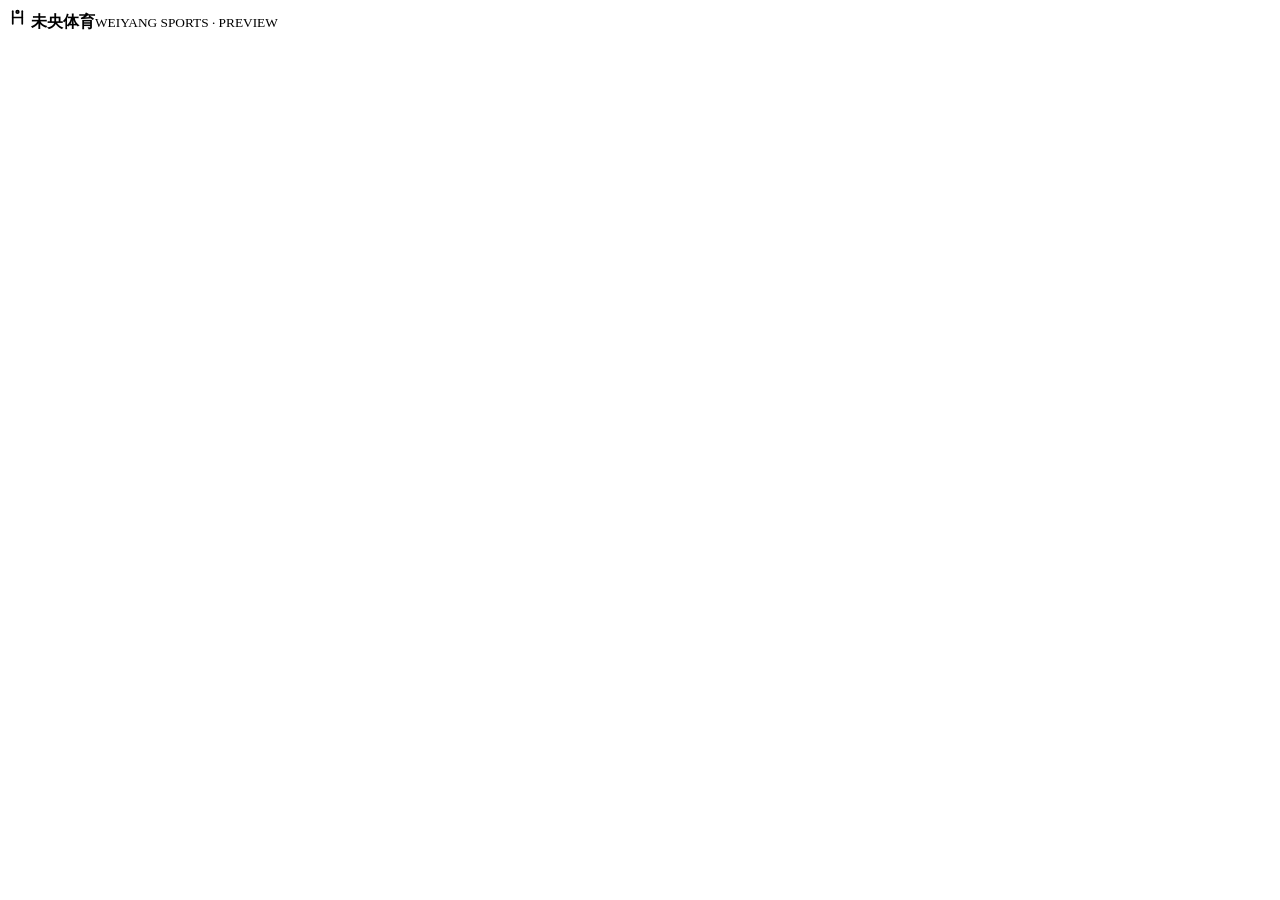
==== preview/index.html @ 79ac83ac "v0.3-preview: student-feedback revision (index.html)" ====
<!doctype html>
<html lang="zh-CN">
<head>
<meta charset="utf-8">
<meta name="viewport" content="width=device-width,initial-scale=1,viewport-fit=cover">
<meta name="theme-color" content="#660874">
<title>未央体育 · 调整版预览 V0.3</title>
<link rel="stylesheet" href="css/app.css">
</head>
<body>
<div class="app-shell" id="app">
  <header class="app-top">
    <div class="brand">
      <span class="brand-logo" aria-hidden="true">
        <svg width="19" height="19" viewBox="0 0 24 24" fill="none" stroke="currentColor" stroke-width="2.2" stroke-linecap="round" stroke-linejoin="round"><path d="M6 4v16"/><path d="M18 4v16"/><path d="M6 12h12"/><circle cx="12" cy="5" r="1.6"/></svg>
      </span>
      <span><b>未央体育</b><small>WEIYANG SPORTS · PREVIEW</small></span>
    </div>
    <span class="week-chip" id="weekChip"></span>
  </header>
  <main id="pages"></main>
  <nav class="tabbar" id="tabbar" aria-label="主导航"></nav>
  <div id="sheetLayer" aria-live="polite"></div>
</div>
<div id="toast" hidden></div>
<script src="js/data.js"></script>
<script src="js/app.js"></script>
</body>
</html>
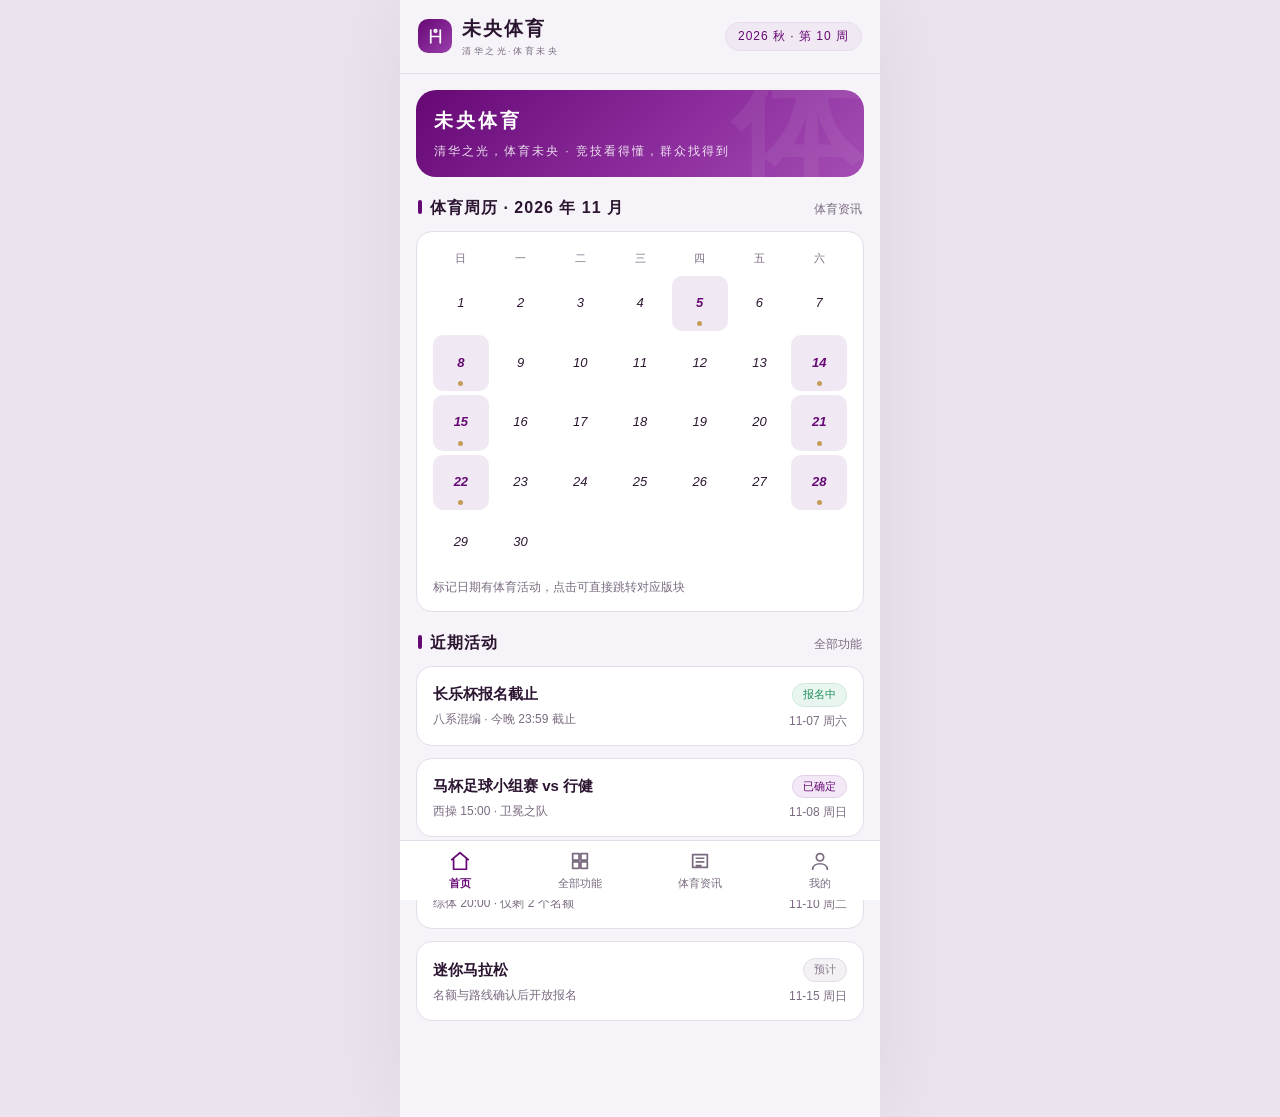
==== commit aba0ab1a: "v0.4-preview: student-feedback revision (index.html)" ====
--- a/preview/index.html
+++ b/preview/index.html
@@ -4,7 +4,7 @@
 <meta charset="utf-8">
 <meta name="viewport" content="width=device-width,initial-scale=1,viewport-fit=cover">
 <meta name="theme-color" content="#660874">
-<title>未央体育 · 调整版预览 V0.3</title>
+<title>未央体育 · 调整版预览 V0.4</title>
 <link rel="stylesheet" href="css/app.css">
 </head>
 <body>
@@ -14,7 +14,7 @@
       <span class="brand-logo" aria-hidden="true">
         <svg width="19" height="19" viewBox="0 0 24 24" fill="none" stroke="currentColor" stroke-width="2.2" stroke-linecap="round" stroke-linejoin="round"><path d="M6 4v16"/><path d="M18 4v16"/><path d="M6 12h12"/><circle cx="12" cy="5" r="1.6"/></svg>
       </span>
-      <span><b>未央体育</b><small>WEIYANG SPORTS · PREVIEW</small></span>
+      <span><b>未央体育</b><small>清华之光·体育未央</small></span>
     </div>
     <span class="week-chip" id="weekChip"></span>
   </header>
--- a/preview/css/app.css
+++ b/preview/css/app.css
@@ -0,0 +1,175 @@
+/* 未央体育 · 主题与组件样式
+   令牌体系沿用天境祁连 globals.css 的约定：CSS 变量 + 1rem 圆角 + 卡片化布局。 */
+:root{
+  --background:#f7f4f9; --foreground:#2b1531; --primary:#660874; --primary-foreground:#fff;
+  --muted:#f0e8f3; --muted-foreground:#7a6b80; --border:#e6dcea; --ring:#660874;
+  --radius:1rem; --gold:#c59b58; --green:#1e8e5a; --blue:#3a6fd8; --red:#c34a4a;
+  --font-sans:-apple-system,BlinkMacSystemFont,'PingFang SC','Microsoft YaHei',sans-serif;
+}
+*{box-sizing:border-box}
+html{scroll-behavior:smooth}
+body{margin:0;background:#ebe4ee;color:var(--foreground);font-family:var(--font-sans);font-size:15px;line-height:1.6;-webkit-font-smoothing:antialiased}
+button,input,select,textarea{font:inherit}
+button{cursor:pointer;color:inherit;border:0;background:none;padding:0}
+button:disabled{cursor:default;opacity:.5}
+button:focus-visible,a:focus-visible,input:focus-visible{outline:3px solid var(--gold);outline-offset:3px;border-radius:6px}
+h1,h2,h3,p,ul{margin:0}
+ul{padding:0;list-style:none}
+img,svg{display:block}
+a{color:inherit;text-decoration:none}
+
+/* ── 外壳：桌面端居中呈现手机宽度 ── */
+.app-shell{max-width:480px;min-height:100dvh;margin:auto;background:var(--background);box-shadow:0 0 80px #2b153112;display:flex;flex-direction:column;position:relative}
+.app-top{position:sticky;top:0;z-index:20;display:flex;align-items:center;justify-content:space-between;padding:14px 18px;background:rgba(247,244,249,.92);backdrop-filter:blur(10px);border-bottom:1px solid var(--border)}
+.brand{display:flex;align-items:center;gap:10px}
+.brand-logo{width:34px;height:34px;border-radius:10px;background:linear-gradient(135deg,var(--primary),#9b3fae);display:grid;place-items:center;color:#fff}
+.brand b{font-size:19px;font-weight:700;letter-spacing:2px}
+.brand small{display:block;font-size:9px;letter-spacing:2.5px;color:var(--muted-foreground)}
+.week-chip{font-size:12px;color:var(--primary);background:var(--muted);border:1px solid var(--border);border-radius:999px;padding:4px 12px;letter-spacing:1px}
+
+main{flex:1;padding:16px 16px 84px}
+.page{display:none;animation:fade .25s ease}
+.page.active{display:block}
+@keyframes fade{from{opacity:0;transform:translateY(6px)}to{opacity:1;transform:none}}
+.sec-title{display:flex;align-items:baseline;justify-content:space-between;margin:18px 2px 10px}
+.sec-title h2{font-size:16px;letter-spacing:1px}
+.sec-title h2::before{content:'';display:inline-block;width:4px;height:14px;border-radius:2px;background:var(--primary);margin-right:8px;vertical-align:-1px}
+.sec-title a,.sec-title button{font-size:12px;color:var(--muted-foreground)}
+
+/* ── 卡片 ── */
+.card{background:#fff;border:1px solid var(--border);border-radius:var(--radius);padding:14px 16px;margin-bottom:12px;transition:box-shadow .2s}
+.card:active{box-shadow:0 2px 12px #66087414}
+.card-row{display:flex;align-items:center;justify-content:space-between;gap:10px}
+.card h3{font-size:15px}
+.card .sub{font-size:12px;color:var(--muted-foreground)}
+
+/* ── 标签 ── */
+.pill{display:inline-flex;align-items:center;gap:4px;font-size:11px;padding:2px 10px;border-radius:999px;border:1px solid transparent;white-space:nowrap}
+.pill-confirmed{color:var(--primary);background:#f3e8f6;border-color:#e2cfea}
+.pill-planned{color:#8a7c8e;background:#f4f1f5;border-color:#e4ddea}
+.pill-open{color:var(--green);background:#e8f6ef;border-color:#cdeadc}
+.pill-doing{color:var(--blue);background:#e9f0fc;border-color:#d3e0f7}
+.pill-done{color:var(--muted-foreground);background:#f4f1f5;border-color:#e4ddea}
+.pill-gold{color:#9a7424;background:#faf3e6;border-color:#ecd9b4}
+
+/* ── 首页 ── */
+.hero{background:linear-gradient(135deg,var(--primary) 0%,#8d2f9e 60%,#a44db3 100%);color:#fff;border-radius:calc(var(--radius) + 4px);padding:20px 18px;margin-bottom:6px;position:relative;overflow:hidden}
+.hero::after{content:'体';position:absolute;right:2px;top:-30px;font-size:130px;font-weight:800;color:#ffffff10;line-height:1}
+.hero h1{font-size:22px;letter-spacing:3px}
+.hero .slogan{font-size:12px;letter-spacing:2px;opacity:.85;margin-top:6px}
+.hero .meta{display:flex;gap:8px;margin-top:14px;font-size:11px}
+.hero .meta span{background:#ffffff22;border:1px solid #ffffff30;border-radius:999px;padding:3px 10px}
+.entry-grid{display:grid;grid-template-columns:repeat(4,1fr);gap:10px;margin:14px 0 2px}
+.entry{display:flex;flex-direction:column;align-items:center;gap:7px;padding:12px 4px;background:#fff;border:1px solid var(--border);border-radius:var(--radius);font-size:12px;transition:transform .15s}
+.entry:active{transform:scale(.95)}
+.entry .ico{width:36px;height:36px;border-radius:11px;display:grid;place-items:center;color:#fff}
+.weekly li{display:flex;gap:9px;padding:8px 0;border-bottom:1px dashed var(--border);font-size:13px;align-items:flex-start}
+.weekly li:last-child{border:0;padding-bottom:0}
+.weekly .dot{width:7px;height:7px;border-radius:50%;background:var(--gold);margin-top:8px;flex:none}
+
+/* ── 列表与筛选 ── */
+.chips{display:flex;gap:8px;overflow-x:auto;padding:2px 2px 12px;scrollbar-width:none}
+.chips::-webkit-scrollbar{display:none}
+.chip{flex:none;font-size:13px;color:var(--muted-foreground);background:#fff;border:1px solid var(--border);border-radius:999px;padding:6px 16px}
+.chip.on{color:#fff;background:var(--primary);border-color:var(--primary)}
+.team-badge{display:inline-block;font-size:11px;border-radius:6px;padding:2px 8px}
+.tf{background:#e8f6ef;color:var(--green);border:1px solid #cdeadc}
+.tn{background:#fdf1f1;color:var(--red);border:1px solid #f0d5d5}
+.honor{font-size:12px;color:#9a7424}
+.progress{height:7px;border-radius:99px;background:var(--muted);overflow:hidden;margin:8px 0 4px}
+.progress i{display:block;height:100%;border-radius:99px;background:linear-gradient(90deg,var(--primary),#a44db3)}
+.progress-note{font-size:11px;color:var(--muted-foreground);display:flex;justify-content:space-between}
+
+/* ── 按钮 ── */
+.btn{display:inline-flex;align-items:center;justify-content:center;gap:6px;font-size:14px;border-radius:12px;padding:9px 18px;background:var(--primary);color:#fff;transition:opacity .15s}
+.btn:active{opacity:.82}
+.btn.ghost{background:#fff;color:var(--primary);border:1px solid #d8c3e0}
+.btn.block{width:100%;padding:12px}
+.btn.sm{font-size:12px;padding:6px 14px;border-radius:10px}
+
+/* ── 底部 TabBar ── */
+.tabbar{position:fixed;bottom:0;left:50%;transform:translateX(-50%);width:100%;max-width:480px;display:flex;background:#fff;border-top:1px solid var(--border);z-index:30;padding-bottom:env(safe-area-inset-bottom)}
+.tab{flex:1;display:flex;flex-direction:column;align-items:center;gap:3px;padding:9px 0 7px;font-size:11px;color:var(--muted-foreground)}
+.tab.on{color:var(--primary);font-weight:600}
+
+/* ── 详情浮层（对应小程序半屏页） ── */
+.sheet-mask{position:fixed;inset:0;background:#2b153155;z-index:40;animation:fade .2s}
+.sheet{position:fixed;left:50%;transform:translateX(-50%);bottom:0;width:100%;max-width:480px;max-height:82dvh;overflow:auto;background:#fff;border-radius:20px 20px 0 0;z-index:41;animation:up .28s cubic-bezier(.2,.8,.2,1);padding:8px 18px 26px}
+.sheet::before{content:'';display:block;width:38px;height:4px;border-radius:99px;background:var(--border);margin:6px auto 14px}
+@keyframes up{from{transform:translate(-50%,40px);opacity:.4}to{transform:translate(-50%,0);opacity:1}}
+.sheet h2{font-size:18px;margin:2px 0 4px}
+.sheet .kv{display:flex;gap:10px;font-size:13px;padding:7px 0;border-bottom:1px dashed var(--border)}
+.sheet .kv b{flex:none;color:var(--muted-foreground);font-weight:400;width:5.5em}
+.steps{display:flex;flex-wrap:wrap;gap:8px;margin:10px 0}
+.step{font-size:12px;border-radius:8px;padding:5px 12px;border:1px solid var(--border);color:var(--muted-foreground)}
+.step.done{background:#f4f1f5;color:var(--muted-foreground)}
+.step.doing{background:var(--primary);border-color:var(--primary);color:#fff}
+.step.todo{background:#fff;border-style:dashed;color:var(--foreground)}
+
+/* ── 表单 ── */
+.field{margin:12px 0}
+.field label{display:block;font-size:12px;color:var(--muted-foreground);margin-bottom:6px}
+.field input,.field select,.field textarea{width:100%;border:1px solid var(--border);border-radius:12px;padding:11px 13px;background:#fff}
+.field input:focus,.field textarea:focus{border-color:var(--primary);outline:none}
+
+/* ── 时间线（班团/后台节点） ── */
+.tl{position:relative;padding-left:20px}
+.tl::before{content:'';position:absolute;left:6px;top:6px;bottom:6px;width:2px;background:var(--border)}
+.tl li{position:relative;padding:7px 0 7px 8px;font-size:13px}
+.tl li::before{content:'';position:absolute;left:-18px;top:13px;width:9px;height:9px;border-radius:50%;background:#fff;border:2px solid var(--border)}
+.tl li.ok::before{background:var(--green);border-color:var(--green)}
+.tl li.now::before{background:var(--primary);border-color:var(--primary)}
+
+/* ── Toast ── */
+#toast{position:fixed;left:50%;bottom:110px;transform:translateX(-50%);background:#2b1531e6;color:#fff;font-size:13px;border-radius:999px;padding:9px 20px;z-index:60;animation:fade .2s;max-width:86%;text-align:center}
+
+@media (max-width:520px){body{background:var(--background)}.app-shell{box-shadow:none}}
+
+/* ══════════ V0.3-preview 新增组件 ══════════ */
+.hero.small{padding:16px 18px}
+.hero.small h1{font-size:19px}
+/* 月历 */
+.cal-grid{display:grid;grid-template-columns:repeat(7,1fr);gap:4px;text-align:center}
+.cal-wd{font-size:11px;color:var(--muted-foreground);padding:4px 0}
+.cal-day{aspect-ratio:1;display:grid;place-items:center;font-size:13px;border-radius:10px;position:relative;color:var(--foreground)}
+.cal-day.has{background:var(--muted);color:var(--primary);font-weight:700}
+.cal-day.has b{position:absolute;bottom:5px;width:5px;height:5px;border-radius:50%;background:var(--gold)}
+.cal-day.today{outline:2px solid var(--primary);outline-offset:-2px}
+.cal-day.has.today{background:var(--primary);color:#fff}
+.cal-day.has.today b{background:#fff}
+/* 分段器 */
+.seg{display:flex;background:#fff;border:1px solid var(--border);border-radius:12px;padding:4px;margin-bottom:14px}
+.seg-btn{flex:1;font-size:13px;color:var(--muted-foreground);border-radius:9px;padding:7px 0}
+.seg-btn.on{background:var(--primary);color:#fff;font-weight:600}
+/* 星级 */
+.stars{color:#c59b58;letter-spacing:2px;font-size:13px}
+/* 周报金点 */
+.weekly .dot.gold{background:var(--primary)}
+/* 难度分级表 */
+.lv-table{border:1px solid var(--border);border-radius:12px;overflow:hidden}
+.lv-row{display:flex;gap:10px;align-items:center;padding:8px 12px;font-size:12.5px;border-bottom:1px dashed var(--border)}
+.lv-row:last-child{border:0}
+.lv-row.rec{background:#faf3e6;font-weight:600}
+.lv-tag{flex:none;width:64px;color:var(--primary);font-weight:700}
+/* 发布约球大按钮 */
+.big-pub{padding:14px;font-size:15px;font-weight:600;background:linear-gradient(135deg,var(--primary),#8d2f9e);box-shadow:0 4px 14px #66087433}
+/* 搜索框 */
+.search-input{flex:1;border:1px solid var(--border);border-radius:12px;padding:10px 13px;background:#fff;font-size:13px}
+.search-input:focus{border-color:var(--primary);outline:none}
+/* 排行榜 */
+.rank-row b{font-weight:600}
+.rank-row.me{background:#f7f0fa;border-color:#e2cfea}
+.rank-no{width:26px;height:26px;border-radius:50%;background:var(--muted);color:var(--muted-foreground);display:grid;place-items:center;font-size:12px;font-weight:700}
+.rank-no.top{background:var(--gold);color:#fff}
+/* 审核流程步进器 */
+.stepper{list-style:none;margin:0;padding:0}
+.stepper li{display:flex;gap:12px;align-items:flex-start;padding:0 0 18px 0;position:relative}
+.stepper li::before{content:'';position:absolute;left:11px;top:24px;bottom:2px;width:2px;background:var(--border)}
+.stepper li:last-child::before{display:none}
+.stepper li:last-child{padding-bottom:2px}
+.sp-dot{flex:none;width:24px;height:24px;border-radius:50%;border:2px solid var(--border);background:#fff;margin-top:1px}
+.stepper li.ok .sp-dot{background:var(--green);border-color:var(--green)}
+.stepper li.now .sp-dot{background:var(--primary);border-color:var(--primary);box-shadow:0 0 0 4px #66087422}
+.stepper li>div{flex:1}
+.stepper b{font-size:13.5px}
+.stepper .pill{flex:none}
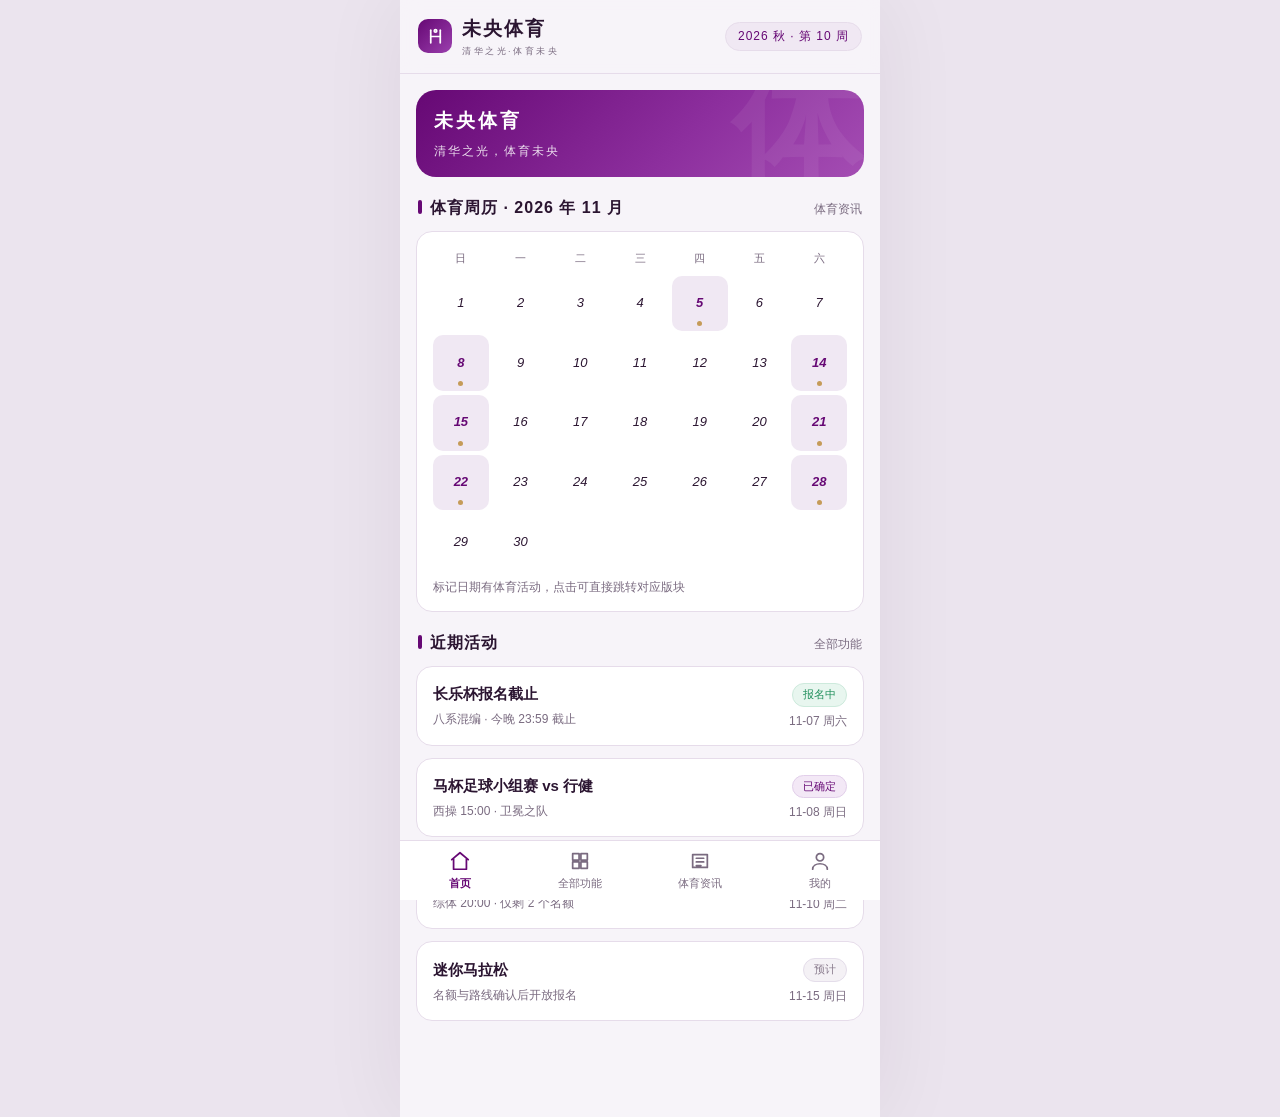
==== commit be7f2752: "v0.5-preview: real data + swipeable calendar (index.html)" ====
--- a/preview/index.html
+++ b/preview/index.html
@@ -4,7 +4,7 @@
 <meta charset="utf-8">
 <meta name="viewport" content="width=device-width,initial-scale=1,viewport-fit=cover">
 <meta name="theme-color" content="#660874">
-<title>未央体育 · 调整版预览 V0.4</title>
+<title>未央体育 · 调整版预览 V0.5</title>
 <link rel="stylesheet" href="css/app.css">
 </head>
 <body>
--- a/preview/css/app.css
+++ b/preview/css/app.css
@@ -25,7 +25,7 @@
 .brand-logo{width:34px;height:34px;border-radius:10px;background:linear-gradient(135deg,var(--primary),#9b3fae);display:grid;place-items:center;color:#fff}
 .brand b{font-size:19px;font-weight:700;letter-spacing:2px}
 .brand small{display:block;font-size:9px;letter-spacing:2.5px;color:var(--muted-foreground)}
-.week-chip{font-size:12px;color:var(--primary);background:var(--muted);border:1px solid var(--border);border-radius:999px;padding:4px 12px;letter-spacing:1px}
+.week-chip{flex:none;font-size:12px;color:var(--primary);background:var(--muted);border:1px solid var(--border);border-radius:999px;padding:4px 12px;letter-spacing:1px;white-space:nowrap}
 
 main{flex:1;padding:16px 16px 84px}
 .page{display:none;animation:fade .25s ease}
